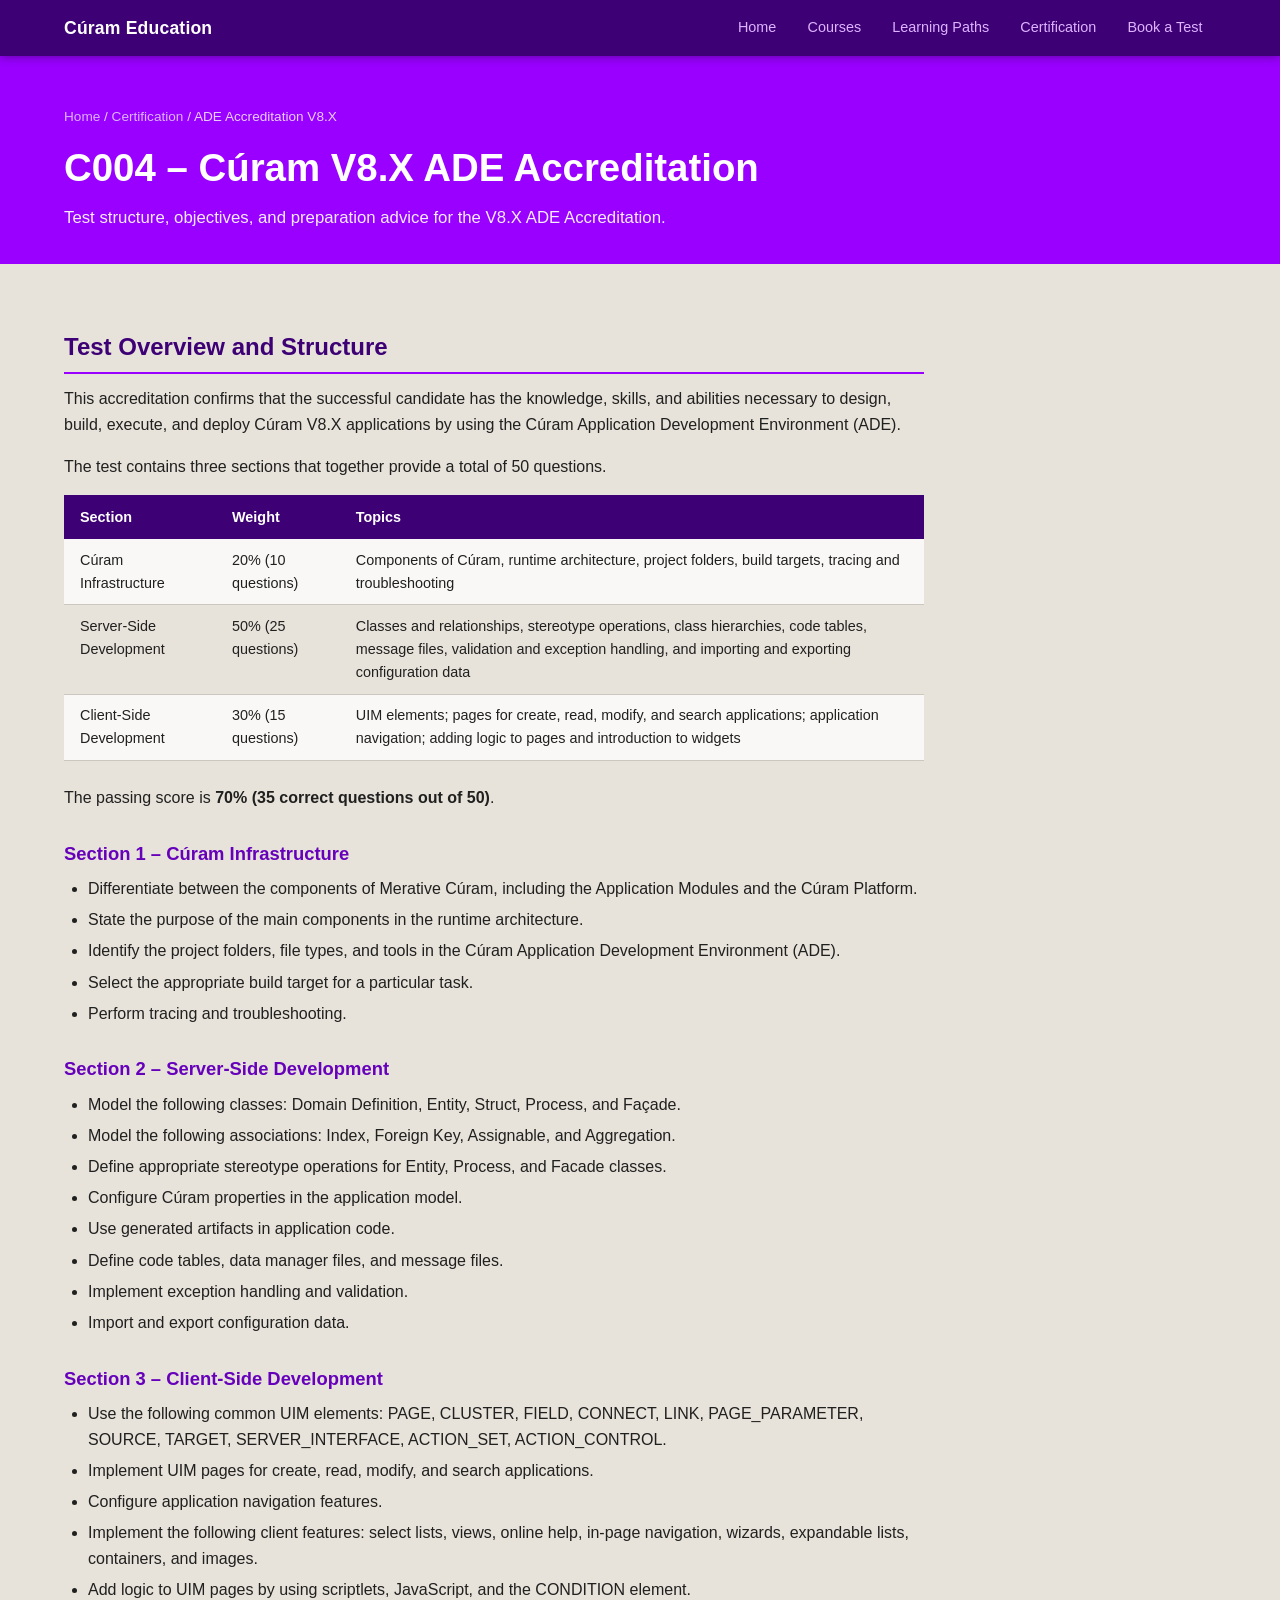
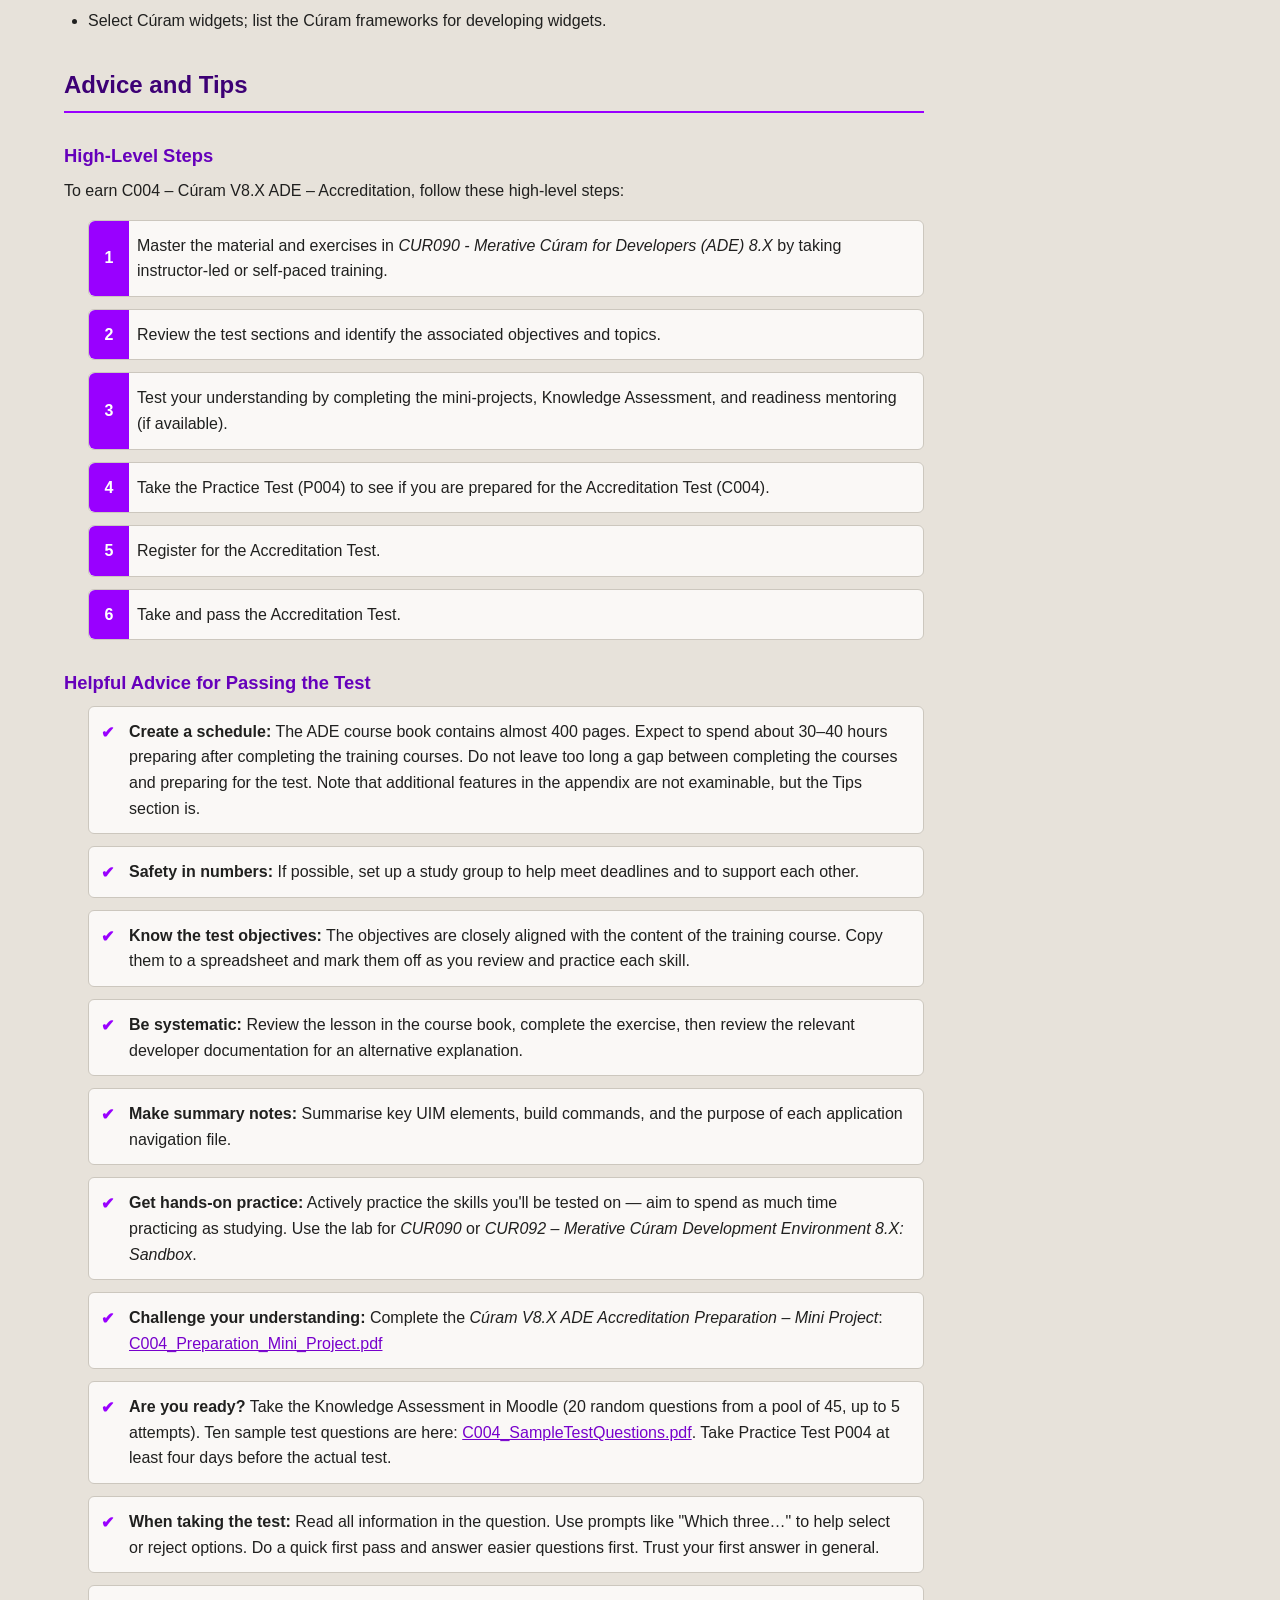
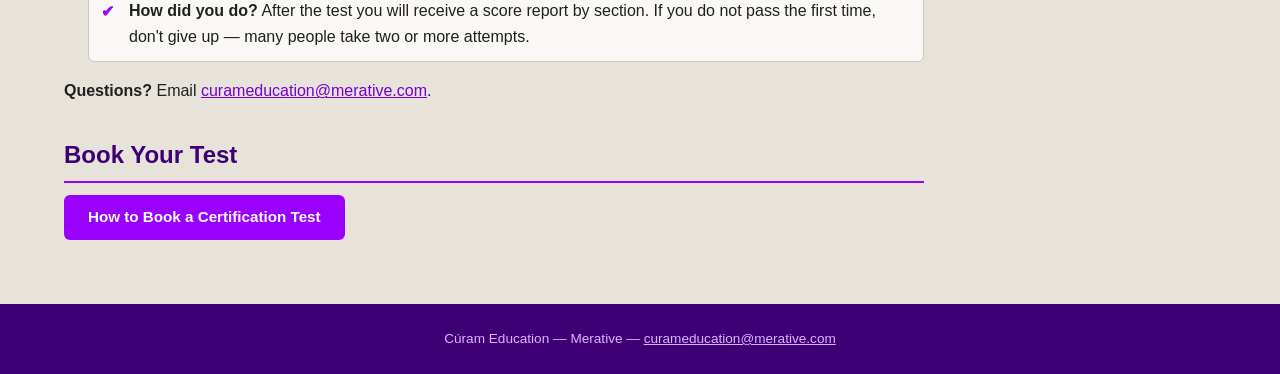
==== pages/ade-certification-v8.html @ 0a6b688c "initialise" ====
<!DOCTYPE html>
<html lang="en">
<head>
  <meta charset="UTF-8">
  <meta name="viewport" content="width=device-width, initial-scale=1.0">
  <title>Cúram V8.X ADE Accreditation – Cúram Education</title>
  <meta name="description" content="Details of the C004 Cúram V8.X ADE Accreditation test, including structure, objectives, and preparation advice.">
  <link rel="icon" type="image/png" href="../assets/curam-icon.png">
  <link rel="stylesheet" href="../css/styles.css">
</head>
<body>

  <header class="site-header">
    <div class="container">
      <a href="../index.html" class="site-logo">Cúram Education</a>
      <button class="nav-toggle" aria-controls="main-nav" aria-expanded="false">&#9776;</button>
      <nav class="site-nav" id="main-nav" aria-label="Main navigation">
        <ul>
          <li><a href="../index.html">Home</a></li>
          <li><a href="./training-courses.html">Courses</a></li>
          <li><a href="./learning-paths.html">Learning Paths</a></li>
          <li><a href="./certification.html">Certification</a></li>
          <li><a href="./booking-tests.html">Book a Test</a></li>
        </ul>
      </nav>
    </div>
  </header>

  <section class="page-hero">
    <div class="container">
      <nav class="breadcrumb" aria-label="Breadcrumb">
        <span><a href="../index.html">Home</a></span>
        <span><a href="./certification.html">Certification</a></span>
        <span>ADE Accreditation V8.X</span>
      </nav>
      <h1>C004 – Cúram V8.X ADE Accreditation</h1>
      <p>Test structure, objectives, and preparation advice for the V8.X ADE Accreditation.</p>
    </div>
  </section>

  <main>
    <div class="container">
      <article class="prose">

        <h2>Test Overview and Structure</h2>

        <p>This accreditation confirms that the successful candidate has the knowledge, skills, and abilities
          necessary to design, build, execute, and deploy Cúram V8.X applications by using the Cúram Application
          Development Environment (ADE).</p>

        <p>The test contains three sections that together provide a total of 50 questions.</p>

        <div class="table-wrap">
          <table>
            <thead>
              <tr><th>Section</th><th>Weight</th><th>Topics</th></tr>
            </thead>
            <tbody>
              <tr>
                <td>Cúram Infrastructure</td>
                <td>20% (10 questions)</td>
                <td>Components of Cúram, runtime architecture, project folders, build targets, tracing and troubleshooting</td>
              </tr>
              <tr>
                <td>Server-Side Development</td>
                <td>50% (25 questions)</td>
                <td>Classes and relationships, stereotype operations, class hierarchies, code tables, message files, validation and exception handling, and importing and exporting configuration data</td>
              </tr>
              <tr>
                <td>Client-Side Development</td>
                <td>30% (15 questions)</td>
                <td>UIM elements; pages for create, read, modify, and search applications; application navigation; adding logic to pages and introduction to widgets</td>
              </tr>
            </tbody>
          </table>
        </div>

        <p>The passing score is <strong>70% (35 correct questions out of 50)</strong>.</p>

        <h3>Section 1 – Cúram Infrastructure</h3>
        <ul>
          <li>Differentiate between the components of Merative Cúram, including the Application Modules and the Cúram Platform.</li>
          <li>State the purpose of the main components in the runtime architecture.</li>
          <li>Identify the project folders, file types, and tools in the Cúram Application Development Environment (ADE).</li>
          <li>Select the appropriate build target for a particular task.</li>
          <li>Perform tracing and troubleshooting.</li>
        </ul>

        <h3>Section 2 – Server-Side Development</h3>
        <ul>
          <li>Model the following classes: Domain Definition, Entity, Struct, Process, and Façade.</li>
          <li>Model the following associations: Index, Foreign Key, Assignable, and Aggregation.</li>
          <li>Define appropriate stereotype operations for Entity, Process, and Facade classes.</li>
          <li>Configure Cúram properties in the application model.</li>
          <li>Use generated artifacts in application code.</li>
          <li>Define code tables, data manager files, and message files.</li>
          <li>Implement exception handling and validation.</li>
          <li>Import and export configuration data.</li>
        </ul>

        <h3>Section 3 – Client-Side Development</h3>
        <ul>
          <li>Use the following common UIM elements: PAGE, CLUSTER, FIELD, CONNECT, LINK, PAGE_PARAMETER, SOURCE, TARGET, SERVER_INTERFACE, ACTION_SET, ACTION_CONTROL.</li>
          <li>Implement UIM pages for create, read, modify, and search applications.</li>
          <li>Configure application navigation features.</li>
          <li>Implement the following client features: select lists, views, online help, in-page navigation, wizards, expandable lists, containers, and images.</li>
          <li>Add logic to UIM pages by using scriptlets, JavaScript, and the CONDITION element.</li>
          <li>Select Cúram widgets; list the Cúram frameworks for developing widgets.</li>
        </ul>

        <h2>Advice and Tips</h2>

        <h3>High-Level Steps</h3>
        <p>To earn C004 – Cúram V8.X ADE – Accreditation, follow these high-level steps:</p>
        <ol class="steps">
          <li>Master the material and exercises in <em>CUR090 - Merative Cúram for Developers (ADE) 8.X</em> by taking instructor-led or self-paced training.</li>
          <li>Review the test sections and identify the associated objectives and topics.</li>
          <li>Test your understanding by completing the mini-projects, Knowledge Assessment, and readiness mentoring (if available).</li>
          <li>Take the Practice Test (P004) to see if you are prepared for the Accreditation Test (C004).</li>
          <li>Register for the Accreditation Test.</li>
          <li>Take and pass the Accreditation Test.</li>
        </ol>

        <h3>Helpful Advice for Passing the Test</h3>
        <ul class="tips-list">
          <li><strong>Create a schedule:</strong> The ADE course book contains almost 400 pages. Expect to spend about 30–40 hours preparing after completing the training courses. Do not leave too long a gap between completing the courses and preparing for the test. Note that additional features in the appendix are not examinable, but the Tips section is.</li>
          <li><strong>Safety in numbers:</strong> If possible, set up a study group to help meet deadlines and to support each other.</li>
          <li><strong>Know the test objectives:</strong> The objectives are closely aligned with the content of the training course. Copy them to a spreadsheet and mark them off as you review and practice each skill.</li>
          <li><strong>Be systematic:</strong> Review the lesson in the course book, complete the exercise, then review the relevant developer documentation for an alternative explanation.</li>
          <li><strong>Make summary notes:</strong> Summarise key UIM elements, build commands, and the purpose of each application navigation file.</li>
          <li><strong>Get hands-on practice:</strong> Actively practice the skills you'll be tested on — aim to spend as much time practicing as studying. Use the lab for <em>CUR090</em> or <em>CUR092 – Merative Cúram Development Environment 8.X: Sandbox</em>.</li>
          <li><strong>Challenge your understanding:</strong> Complete the <em>Cúram V8.X ADE Accreditation Preparation – Mini Project</em>:
            <a href="../pdf/education/C004_Preparation_Mini_Project.pdf">C004_Preparation_Mini_Project.pdf</a>
          </li>
          <li><strong>Are you ready?</strong> Take the Knowledge Assessment in Moodle (20 random questions from a pool of 45, up to 5 attempts). Ten sample test questions are here:
            <a href="../pdf/education/C004_SampleTestQuestions.pdf">C004_SampleTestQuestions.pdf</a>. Take Practice Test P004 at least four days before the actual test.
          </li>
          <li><strong>When taking the test:</strong> Read all information in the question. Use prompts like "Which three…" to help select or reject options. Do a quick first pass and answer easier questions first. Trust your first answer in general.</li>
          <li><strong>How did you do?</strong> After the test you will receive a score report by section. If you do not pass the first time, don't give up — many people take two or more attempts.</li>
        </ul>

        <p><strong>Questions?</strong> Email
          <a href="mailto:curameducation@merative.com">curameducation@merative.com</a>.
        </p>

        <h2>Book Your Test</h2>
        <p><a href="./booking-tests.html" class="btn">How to Book a Certification Test</a></p>

      </article>
    </div>
  </main>

  <footer class="site-footer">
    <div class="container">
      <p>Cúram Education &mdash; Merative &mdash;
        <a href="mailto:curameducation@merative.com">curameducation@merative.com</a>
      </p>
    </div>
  </footer>

  <script src="../js/main.js"></script>
</body>
</html>
---- css/styles.css ----
/* ============================================================
   Cúram Education – main stylesheet
   Plain CSS3, no build tools required
   Colours: Merative/Cúram brand palette
   ============================================================ */

/* --- Reset & base ------------------------------------------ */
*, *::before, *::after { box-sizing: border-box; margin: 0; padding: 0; }

:root {
  --color-primary:       #9900FF;   /* Merative purple */
  --color-primary-dark:  #6600BB;   /* hover / active */
  --color-primary-deeper:#3D0075;   /* nav bar bg */
  --color-accent:        #FA1E32;   /* red accent / callouts */
  --color-bg:            #E7E2DA;   /* warm cream page bg */
  --color-surface:       #FAF8F6;   /* off-white cards / panels */
  --color-border:        #CCC7BE;   /* borders / dividers */
  --color-text:          #20201F;   /* near-black body text */
  --color-text-muted:    #5C5C5A;   /* secondary / meta text */
  --color-link:          #7700CC;   /* purple link on light bg */
  --color-link-hover:    #6600BB;
  --color-notification-bg:   #F0E6FF;
  --color-notification-border: #9900FF;
  --max-width:           1200px;
  --radius:              6px;
  --font-stack:          -apple-system, BlinkMacSystemFont, "Segoe UI", Roboto,
                         Helvetica, Arial, sans-serif;
}

html { font-size: 16px; scroll-behavior: smooth; }

body {
  font-family: var(--font-stack);
  color: var(--color-text);
  background: var(--color-bg);
  line-height: 1.6;
}

a { color: var(--color-link); text-decoration: underline; }
a:hover, a:focus { color: var(--color-link-hover); }

img, video { max-width: 100%; height: auto; display: block; }

/* --- Layout helpers ---------------------------------------- */
.container {
  width: 100%;
  max-width: var(--max-width);
  margin: 0 auto;
  padding: 0 1.5rem;
}

/* --- Header / nav ------------------------------------------ */
.site-header {
  background: var(--color-primary-deeper);
  color: #fff;
  position: sticky;
  top: 0;
  z-index: 100;
  box-shadow: 0 2px 8px rgba(0,0,0,0.3);
}

.site-header .container {
  display: flex;
  align-items: center;
  justify-content: space-between;
  min-height: 3.5rem;
  gap: 1rem;
}

.site-logo {
  font-size: 1.1rem;
  font-weight: 700;
  color: #fff;
  text-decoration: none;
  white-space: nowrap;
  letter-spacing: 0.01em;
}
.site-logo:hover { color: #DDB3FF; }

.site-nav ul {
  list-style: none;
  display: flex;
  gap: 0.25rem;
  flex-wrap: wrap;
}

.site-nav a {
  display: block;
  padding: 0.5rem 0.85rem;
  color: #DDB3FF;
  text-decoration: none;
  border-radius: var(--radius);
  font-size: 0.9rem;
  transition: background 0.15s, color 0.15s;
}
.site-nav a:hover,
.site-nav a:focus,
.site-nav a.active {
  background: var(--color-primary);
  color: #fff;
}

/* Hamburger (hidden on desktop) */
.nav-toggle {
  display: none;
  background: none;
  border: 2px solid #DDB3FF;
  color: #fff;
  padding: 0.4rem 0.7rem;
  border-radius: var(--radius);
  cursor: pointer;
  font-size: 1.2rem;
  line-height: 1;
}

/* --- Breadcrumb -------------------------------------------- */
.breadcrumb {
  padding: 0.6rem 0;
  font-size: 0.85rem;
  color: rgba(255,255,255,0.8);
}
.breadcrumb a { color: #DDB3FF; text-decoration: none; }
.breadcrumb a:hover { text-decoration: underline; }
.breadcrumb span + span::before { content: " / "; }

/* --- Page hero --------------------------------------------- */
.page-hero {
  background: var(--color-primary);
  color: #fff;
  padding: 2.5rem 0 2rem;
}
.page-hero h1 {
  font-size: clamp(1.6rem, 4vw, 2.4rem);
  font-weight: 700;
  margin-bottom: 0.4rem;
}
.page-hero p {
  font-size: 1.05rem;
  opacity: 0.92;
  max-width: 700px;
}

/* --- Main content ------------------------------------------ */
main {
  padding: 2rem 0 3rem;
}

.content-grid {
  display: grid;
  grid-template-columns: 1fr;
  gap: 2rem;
}

@media (min-width: 900px) {
  .content-grid {
    grid-template-columns: 220px 1fr;
  }
}

/* Sidebar TOC */
.toc {
  background: var(--color-surface);
  border: 1px solid var(--color-border);
  border-radius: var(--radius);
  padding: 1.25rem;
  align-self: start;
  position: sticky;
  top: 4.5rem;
}
.toc h2 {
  font-size: 0.8rem;
  text-transform: uppercase;
  letter-spacing: 0.1em;
  color: var(--color-text-muted);
  margin-bottom: 0.75rem;
}
.toc ul { list-style: none; }
.toc li { margin-bottom: 0.3rem; }
.toc a {
  font-size: 0.875rem;
  color: var(--color-link);
  text-decoration: none;
}
.toc a:hover { text-decoration: underline; }

/* Prose */
.prose { max-width: 860px; }
.prose h2 {
  font-size: 1.5rem;
  font-weight: 700;
  margin: 2rem 0 0.75rem;
  padding-bottom: 0.4rem;
  border-bottom: 2px solid var(--color-primary);
  color: var(--color-primary-deeper);
}
.prose h3 {
  font-size: 1.15rem;
  font-weight: 700;
  margin: 1.75rem 0 0.5rem;
  color: var(--color-primary-dark);
}
.prose h4 {
  font-size: 1rem;
  font-weight: 700;
  margin: 1.25rem 0 0.4rem;
}
.prose p { margin-bottom: 1rem; }
.prose ul, .prose ol {
  margin: 0.5rem 0 1rem 1.5rem;
}
.prose li { margin-bottom: 0.35rem; }
.prose strong { font-weight: 700; }
.prose em { font-style: italic; }

/* --- Tables ------------------------------------------------ */
.table-wrap { overflow-x: auto; margin: 1rem 0 1.5rem; }
table {
  border-collapse: collapse;
  width: 100%;
  font-size: 0.9rem;
  background: var(--color-surface);
}
th {
  background: var(--color-primary-deeper);
  color: #fff;
  text-align: left;
  padding: 0.65rem 1rem;
  font-weight: 600;
}
td {
  padding: 0.6rem 1rem;
  border-bottom: 1px solid var(--color-border);
  vertical-align: top;
}
tr:nth-child(even) td { background: var(--color-bg); }

/* --- Notification badge ------------------------------------ */
.notification {
  display: inline-block;
  background: var(--color-notification-bg);
  border-left: 3px solid var(--color-notification-border);
  color: var(--color-primary-deeper);
  font-size: 0.8rem;
  font-weight: 600;
  padding: 0.25rem 0.65rem;
  border-radius: 0 var(--radius) var(--radius) 0;
  margin: 0 0.5rem;
  vertical-align: middle;
}

/* --- Cards ------------------------------------------------- */
.card-grid {
  display: grid;
  grid-template-columns: repeat(auto-fill, minmax(260px, 1fr));
  gap: 1.25rem;
  margin: 1.5rem 0;
}
.card {
  background: var(--color-surface);
  border: 1px solid var(--color-border);
  border-top: 4px solid var(--color-primary);
  border-radius: var(--radius);
  padding: 1.25rem;
  display: flex;
  flex-direction: column;
  gap: 0.5rem;
}
.card h3 {
  font-size: 1rem;
  color: var(--color-primary-deeper);
  margin: 0;
}
.card p { font-size: 0.9rem; color: var(--color-text-muted); margin: 0; }
.card a {
  margin-top: auto;
  font-size: 0.875rem;
  font-weight: 600;
  color: var(--color-primary);
}

/* --- PDF list ---------------------------------------------- */
.pdf-grid {
  display: grid;
  grid-template-columns: repeat(auto-fill, minmax(280px, 1fr));
  gap: 0.75rem;
  margin: 1rem 0 1.5rem;
}
.pdf-item {
  display: flex;
  align-items: center;
  gap: 0.6rem;
  background: var(--color-surface);
  border: 1px solid var(--color-border);
  border-radius: var(--radius);
  padding: 0.65rem 0.9rem;
  font-size: 0.875rem;
}
.pdf-item::before {
  content: "📄";
  flex-shrink: 0;
}
.pdf-item a { word-break: break-word; }

/* --- Course entry ------------------------------------------ */
.course {
  border: 1px solid var(--color-border);
  border-left: 4px solid var(--color-primary);
  border-radius: var(--radius);
  padding: 1.25rem 1.5rem;
  margin-bottom: 1.25rem;
  background: var(--color-surface);
}
.course:target {
  border-left-color: var(--color-accent);
  box-shadow: 0 0 0 3px rgba(153,0,255,0.15);
}
.course h3 {
  margin-top: 0;
  font-size: 1.05rem;
  color: var(--color-primary-deeper);
}
.course ul { margin-left: 1.25rem; }
.course .course-meta {
  display: flex;
  flex-wrap: wrap;
  gap: 1rem;
  margin-bottom: 0.5rem;
}
.course .course-meta span {
  font-size: 0.85rem;
  color: var(--color-text-muted);
}
.course .course-meta strong { color: var(--color-text); }

/* --- Certification list ------------------------------------ */
.cert-list { list-style: none; margin: 1rem 0; }
.cert-list li {
  border-left: 4px solid var(--color-primary);
  padding: 0.75rem 1rem;
  margin-bottom: 0.75rem;
  background: var(--color-surface);
  border-radius: 0 var(--radius) var(--radius) 0;
}
.cert-list li em {
  display: block;
  font-style: normal;
  font-size: 0.9rem;
  color: var(--color-text-muted);
  margin-bottom: 0.25rem;
}

/* --- Learning path ----------------------------------------- */
.path-section {
  background: var(--color-surface);
  border: 1px solid var(--color-border);
  border-top: 4px solid var(--color-primary);
  border-radius: var(--radius);
  padding: 1.25rem 1.5rem;
  margin-bottom: 1.5rem;
}
.path-section h3 { margin-top: 0; color: var(--color-primary-deeper); }
.path-section ol { margin-left: 1.5rem; }
.path-section li { margin-bottom: 0.4rem; }

/* --- Tip list ---------------------------------------------- */
.tips-list { list-style: none; margin: 1rem 0; }
.tips-list > li {
  position: relative;
  padding: 0.75rem 1rem 0.75rem 2.5rem;
  margin-bottom: 0.75rem;
  background: var(--color-surface);
  border-radius: var(--radius);
  border: 1px solid var(--color-border);
}
.tips-list > li::before {
  content: "✔";
  position: absolute;
  left: 0.75rem;
  top: 0.8rem;
  color: var(--color-primary);
  font-weight: 700;
}

/* --- Video embed ------------------------------------------- */
.video-wrap {
  margin: 1.5rem 0;
  background: #000;
  border-radius: var(--radius);
  overflow: hidden;
  max-width: 640px;
}
.video-wrap video { width: 100%; }

/* --- Step list --------------------------------------------- */
.steps { counter-reset: steps; list-style: none; margin: 1rem 0; }
.steps li {
  counter-increment: steps;
  position: relative;
  padding: 0.75rem 1rem 0.75rem 3rem;
  margin-bottom: 0.75rem;
  border: 1px solid var(--color-border);
  border-radius: var(--radius);
  background: var(--color-surface);
}
.steps li::before {
  content: counter(steps);
  position: absolute;
  left: 0;
  top: 0;
  bottom: 0;
  width: 2.5rem;
  display: flex;
  align-items: center;
  justify-content: center;
  background: var(--color-primary);
  color: #fff;
  font-weight: 700;
  border-radius: var(--radius) 0 0 var(--radius);
}

/* --- CTA button -------------------------------------------- */
.btn {
  display: inline-block;
  padding: 0.65rem 1.5rem;
  background: var(--color-primary);
  color: #fff;
  text-decoration: none;
  border-radius: var(--radius);
  font-weight: 600;
  font-size: 0.95rem;
  transition: background 0.15s;
}
.btn:hover, .btn:focus { background: var(--color-primary-dark); color: #fff; }

/* --- Footer ------------------------------------------------ */
.site-footer {
  background: var(--color-primary-deeper);
  color: #DDB3FF;
  border-top: none;
  padding: 1.5rem 0;
  text-align: center;
  font-size: 0.85rem;
}
.site-footer a { color: #DDB3FF; }
.site-footer a:hover { color: #fff; }

/* --- Responsive -------------------------------------------- */
@media (max-width: 700px) {
  .nav-toggle { display: block; }

  .site-nav {
    display: none;
    width: 100%;
    padding-bottom: 0.75rem;
  }
  .site-nav.open { display: block; }

  .site-header .container { flex-wrap: wrap; }

  .site-nav ul {
    flex-direction: column;
    gap: 0.15rem;
  }
  .site-nav a { padding: 0.6rem 0.75rem; }

  .toc { position: static; }

  th, td { padding: 0.5rem 0.6rem; }
}
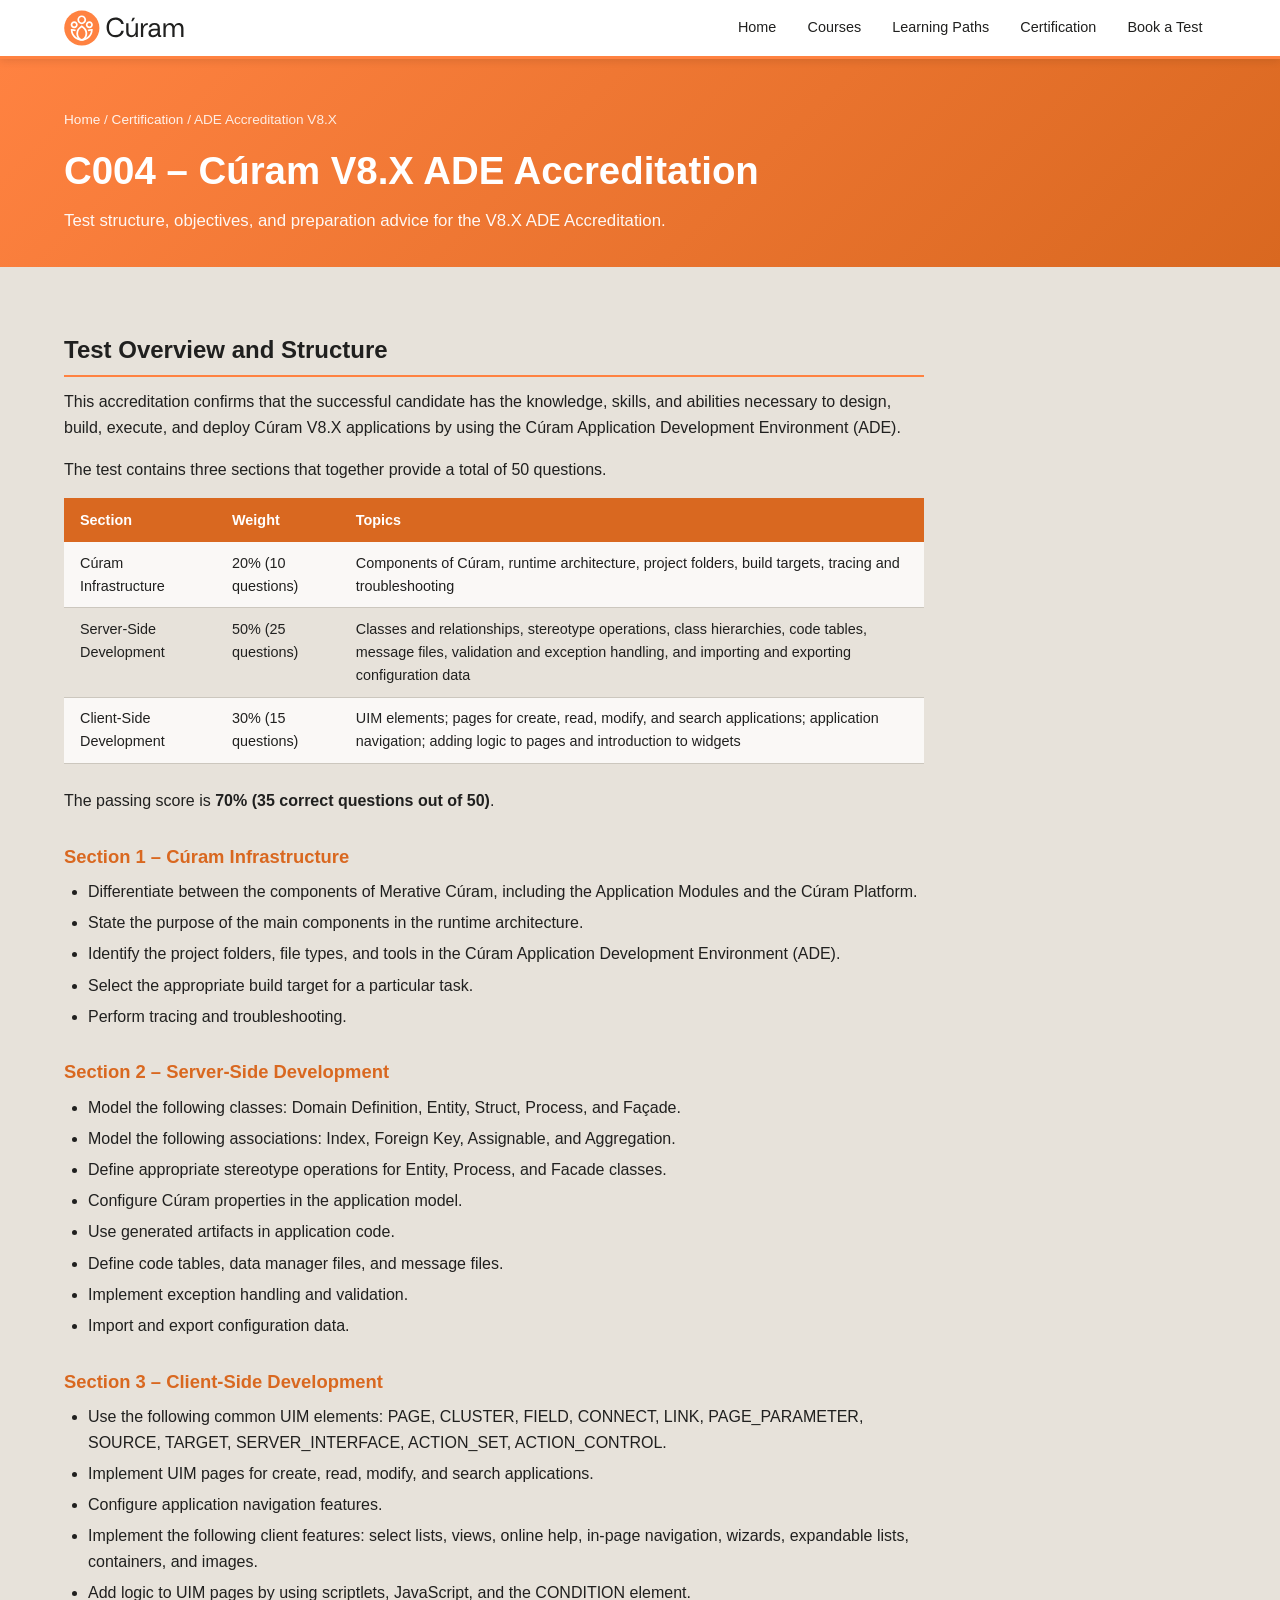
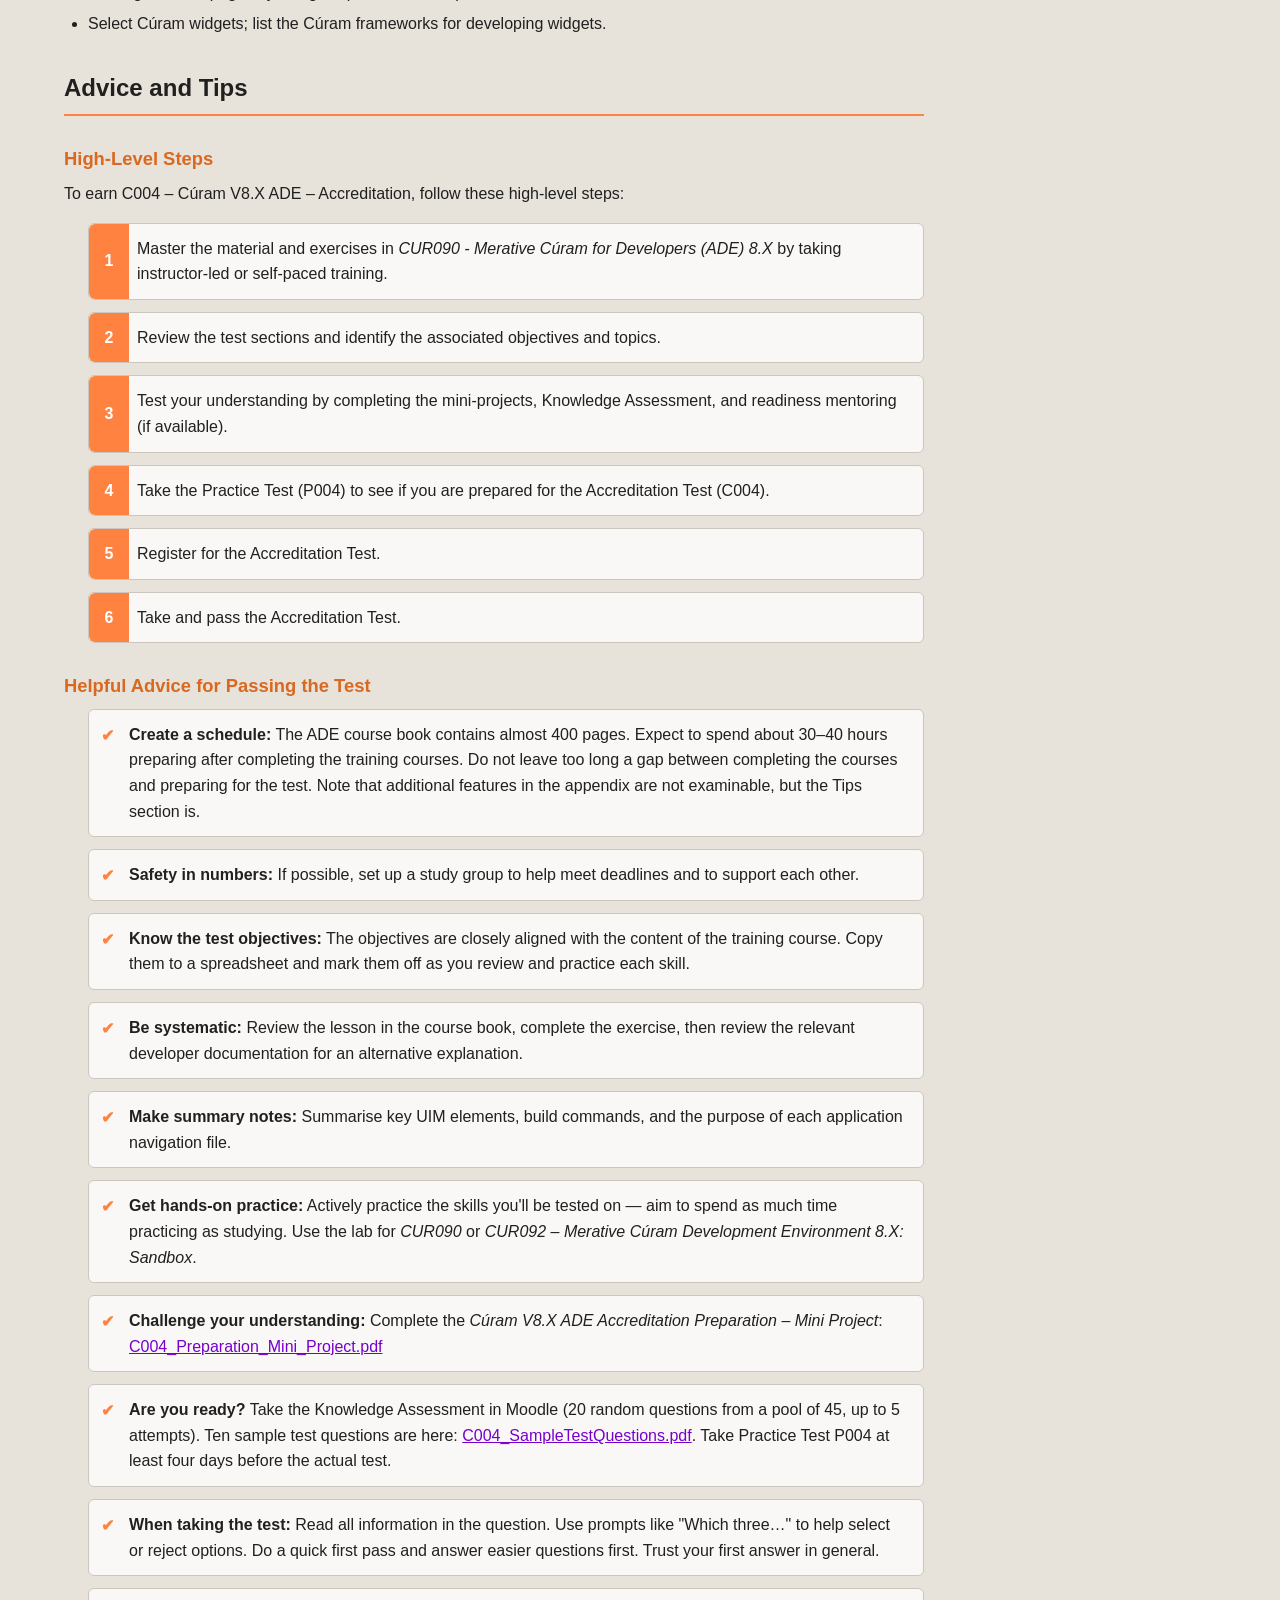
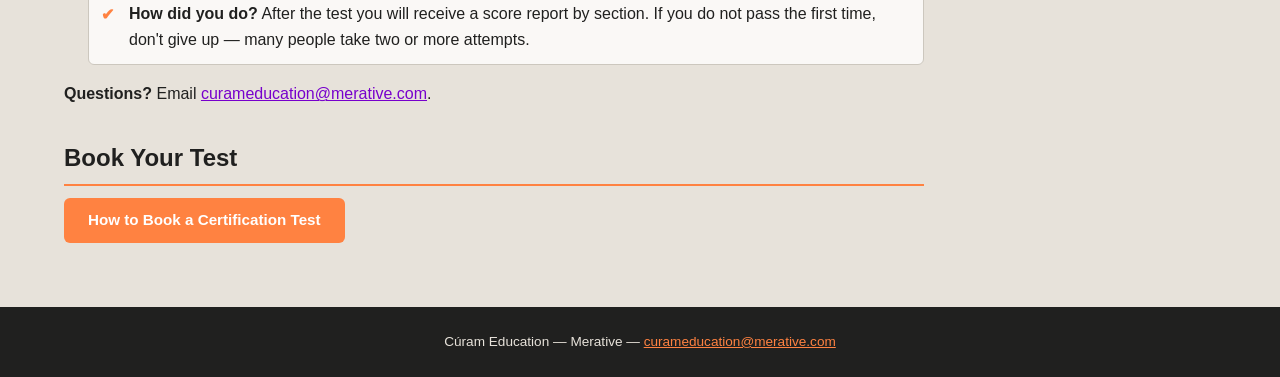
==== commit ad078601: "change the look and feel and make it more Curam" ====
--- a/pages/ade-certification-v8.html
+++ b/pages/ade-certification-v8.html
@@ -12,7 +12,7 @@
 
   <header class="site-header">
     <div class="container">
-      <a href="../index.html" class="site-logo">Cúram Education</a>
+      <a href="../index.html" class="site-logo"><img src="../assets/curam-logo.svg" alt="Cúram Education" class="logo-img"></a>
       <button class="nav-toggle" aria-controls="main-nav" aria-expanded="false">&#9776;</button>
       <nav class="site-nav" id="main-nav" aria-label="Main navigation">
         <ul>
--- a/css/styles.css
+++ b/css/styles.css
@@ -8,9 +8,12 @@
 *, *::before, *::after { box-sizing: border-box; margin: 0; padding: 0; }
 
 :root {
-  --color-primary:       #9900FF;   /* Merative purple */
-  --color-primary-dark:  #6600BB;   /* hover / active */
-  --color-primary-deeper:#3D0075;   /* nav bar bg */
+  --color-primary:       #9900FF;   /* Merative purple – links only */
+  --color-primary-dark:  #6600BB;   /* link hover */
+  --color-orange:        #FF8241;   /* Cúram brand orange – banners, buttons */
+  --color-orange-dark:   #D96820;   /* orange hover / active */
+  --color-nav-bg:        #FFFFFF;   /* nav bar – white so logo reads naturally */
+  --color-nav-border:    #E0DDD8;   /* subtle bottom border on nav */
   --color-accent:        #FA1E32;   /* red accent / callouts */
   --color-bg:            #E7E2DA;   /* warm cream page bg */
   --color-surface:       #FAF8F6;   /* off-white cards / panels */
@@ -19,8 +22,8 @@
   --color-text-muted:    #5C5C5A;   /* secondary / meta text */
   --color-link:          #7700CC;   /* purple link on light bg */
   --color-link-hover:    #6600BB;
-  --color-notification-bg:   #F0E6FF;
-  --color-notification-border: #9900FF;
+  --color-notification-bg:   #FFF0E8;
+  --color-notification-border: #FF8241;
   --max-width:           1200px;
   --radius:              6px;
   --font-stack:          -apple-system, BlinkMacSystemFont, "Segoe UI", Roboto,
@@ -51,12 +54,13 @@
 
 /* --- Header / nav ------------------------------------------ */
 .site-header {
-  background: var(--color-primary-deeper);
-  color: #fff;
+  background: var(--color-nav-bg);
+  color: var(--color-text);
+  border-bottom: 3px solid var(--color-orange);
   position: sticky;
   top: 0;
   z-index: 100;
-  box-shadow: 0 2px 8px rgba(0,0,0,0.3);
+  box-shadow: 0 2px 8px rgba(0,0,0,0.1);
 }
 
 .site-header .container {
@@ -68,14 +72,17 @@
 }
 
 .site-logo {
-  font-size: 1.1rem;
-  font-weight: 700;
-  color: #fff;
+  display: flex;
+  align-items: center;
   text-decoration: none;
-  white-space: nowrap;
-  letter-spacing: 0.01em;
-}
-.site-logo:hover { color: #DDB3FF; }
+  flex-shrink: 0;
+}
+.site-logo img.logo-img {
+  height: 36px;
+  width: auto;
+  display: block;
+}
+.site-logo:hover img.logo-img { opacity: 0.85; }
 
 .site-nav ul {
   list-style: none;
@@ -87,16 +94,17 @@
 .site-nav a {
   display: block;
   padding: 0.5rem 0.85rem;
-  color: #DDB3FF;
+  color: var(--color-text);
   text-decoration: none;
   border-radius: var(--radius);
   font-size: 0.9rem;
+  font-weight: 500;
   transition: background 0.15s, color 0.15s;
 }
 .site-nav a:hover,
 .site-nav a:focus,
 .site-nav a.active {
-  background: var(--color-primary);
+  background: var(--color-orange);
   color: #fff;
 }
 
@@ -104,8 +112,8 @@
 .nav-toggle {
   display: none;
   background: none;
-  border: 2px solid #DDB3FF;
-  color: #fff;
+  border: 2px solid var(--color-orange);
+  color: var(--color-orange);
   padding: 0.4rem 0.7rem;
   border-radius: var(--radius);
   cursor: pointer;
@@ -117,15 +125,15 @@
 .breadcrumb {
   padding: 0.6rem 0;
   font-size: 0.85rem;
-  color: rgba(255,255,255,0.8);
-}
-.breadcrumb a { color: #DDB3FF; text-decoration: none; }
+  color: rgba(255,255,255,0.85);
+}
+.breadcrumb a { color: rgba(255,255,255,0.9); text-decoration: none; }
 .breadcrumb a:hover { text-decoration: underline; }
 .breadcrumb span + span::before { content: " / "; }
 
 /* --- Page hero --------------------------------------------- */
 .page-hero {
-  background: var(--color-primary);
+  background: linear-gradient(135deg, var(--color-orange) 0%, var(--color-orange-dark) 100%);
   color: #fff;
   padding: 2.5rem 0 2rem;
 }
@@ -136,7 +144,7 @@
 }
 .page-hero p {
   font-size: 1.05rem;
-  opacity: 0.92;
+  opacity: 0.95;
   max-width: 700px;
 }
 
@@ -190,14 +198,14 @@
   font-weight: 700;
   margin: 2rem 0 0.75rem;
   padding-bottom: 0.4rem;
-  border-bottom: 2px solid var(--color-primary);
-  color: var(--color-primary-deeper);
+  border-bottom: 2px solid var(--color-orange);
+  color: var(--color-text);
 }
 .prose h3 {
   font-size: 1.15rem;
   font-weight: 700;
   margin: 1.75rem 0 0.5rem;
-  color: var(--color-primary-dark);
+  color: var(--color-orange-dark);
 }
 .prose h4 {
   font-size: 1rem;
@@ -221,7 +229,7 @@
   background: var(--color-surface);
 }
 th {
-  background: var(--color-primary-deeper);
+  background: var(--color-orange-dark);
   color: #fff;
   text-align: left;
   padding: 0.65rem 1rem;
@@ -239,7 +247,7 @@
   display: inline-block;
   background: var(--color-notification-bg);
   border-left: 3px solid var(--color-notification-border);
-  color: var(--color-primary-deeper);
+  color: var(--color-orange-dark);
   font-size: 0.8rem;
   font-weight: 600;
   padding: 0.25rem 0.65rem;
@@ -258,7 +266,7 @@
 .card {
   background: var(--color-surface);
   border: 1px solid var(--color-border);
-  border-top: 4px solid var(--color-primary);
+  border-top: 4px solid var(--color-orange);
   border-radius: var(--radius);
   padding: 1.25rem;
   display: flex;
@@ -267,7 +275,7 @@
 }
 .card h3 {
   font-size: 1rem;
-  color: var(--color-primary-deeper);
+  color: var(--color-text);
   margin: 0;
 }
 .card p { font-size: 0.9rem; color: var(--color-text-muted); margin: 0; }
@@ -275,7 +283,7 @@
   margin-top: auto;
   font-size: 0.875rem;
   font-weight: 600;
-  color: var(--color-primary);
+  color: var(--color-link);
 }
 
 /* --- PDF list ---------------------------------------------- */
@@ -304,7 +312,7 @@
 /* --- Course entry ------------------------------------------ */
 .course {
   border: 1px solid var(--color-border);
-  border-left: 4px solid var(--color-primary);
+  border-left: 4px solid var(--color-orange);
   border-radius: var(--radius);
   padding: 1.25rem 1.5rem;
   margin-bottom: 1.25rem;
@@ -312,12 +320,12 @@
 }
 .course:target {
   border-left-color: var(--color-accent);
-  box-shadow: 0 0 0 3px rgba(153,0,255,0.15);
+  box-shadow: 0 0 0 3px rgba(255,130,65,0.2);
 }
 .course h3 {
   margin-top: 0;
   font-size: 1.05rem;
-  color: var(--color-primary-deeper);
+  color: var(--color-text);
 }
 .course ul { margin-left: 1.25rem; }
 .course .course-meta {
@@ -335,7 +343,7 @@
 /* --- Certification list ------------------------------------ */
 .cert-list { list-style: none; margin: 1rem 0; }
 .cert-list li {
-  border-left: 4px solid var(--color-primary);
+  border-left: 4px solid var(--color-orange);
   padding: 0.75rem 1rem;
   margin-bottom: 0.75rem;
   background: var(--color-surface);
@@ -353,12 +361,12 @@
 .path-section {
   background: var(--color-surface);
   border: 1px solid var(--color-border);
-  border-top: 4px solid var(--color-primary);
+  border-top: 4px solid var(--color-orange);
   border-radius: var(--radius);
   padding: 1.25rem 1.5rem;
   margin-bottom: 1.5rem;
 }
-.path-section h3 { margin-top: 0; color: var(--color-primary-deeper); }
+.path-section h3 { margin-top: 0; color: var(--color-orange-dark); }
 .path-section ol { margin-left: 1.5rem; }
 .path-section li { margin-bottom: 0.4rem; }
 
@@ -377,7 +385,7 @@
   position: absolute;
   left: 0.75rem;
   top: 0.8rem;
-  color: var(--color-primary);
+  color: var(--color-orange);
   font-weight: 700;
 }
 
@@ -412,7 +420,7 @@
   display: flex;
   align-items: center;
   justify-content: center;
-  background: var(--color-primary);
+  background: var(--color-orange);
   color: #fff;
   font-weight: 700;
   border-radius: var(--radius) 0 0 var(--radius);
@@ -422,7 +430,7 @@
 .btn {
   display: inline-block;
   padding: 0.65rem 1.5rem;
-  background: var(--color-primary);
+  background: var(--color-orange);
   color: #fff;
   text-decoration: none;
   border-radius: var(--radius);
@@ -430,18 +438,18 @@
   font-size: 0.95rem;
   transition: background 0.15s;
 }
-.btn:hover, .btn:focus { background: var(--color-primary-dark); color: #fff; }
+.btn:hover, .btn:focus { background: var(--color-orange-dark); color: #fff; }
 
 /* --- Footer ------------------------------------------------ */
 .site-footer {
-  background: var(--color-primary-deeper);
-  color: #DDB3FF;
+  background: var(--color-text);
+  color: #E7E2DA;
   border-top: none;
   padding: 1.5rem 0;
   text-align: center;
   font-size: 0.85rem;
 }
-.site-footer a { color: #DDB3FF; }
+.site-footer a { color: var(--color-orange); }
 .site-footer a:hover { color: #fff; }
 
 /* --- Responsive -------------------------------------------- */
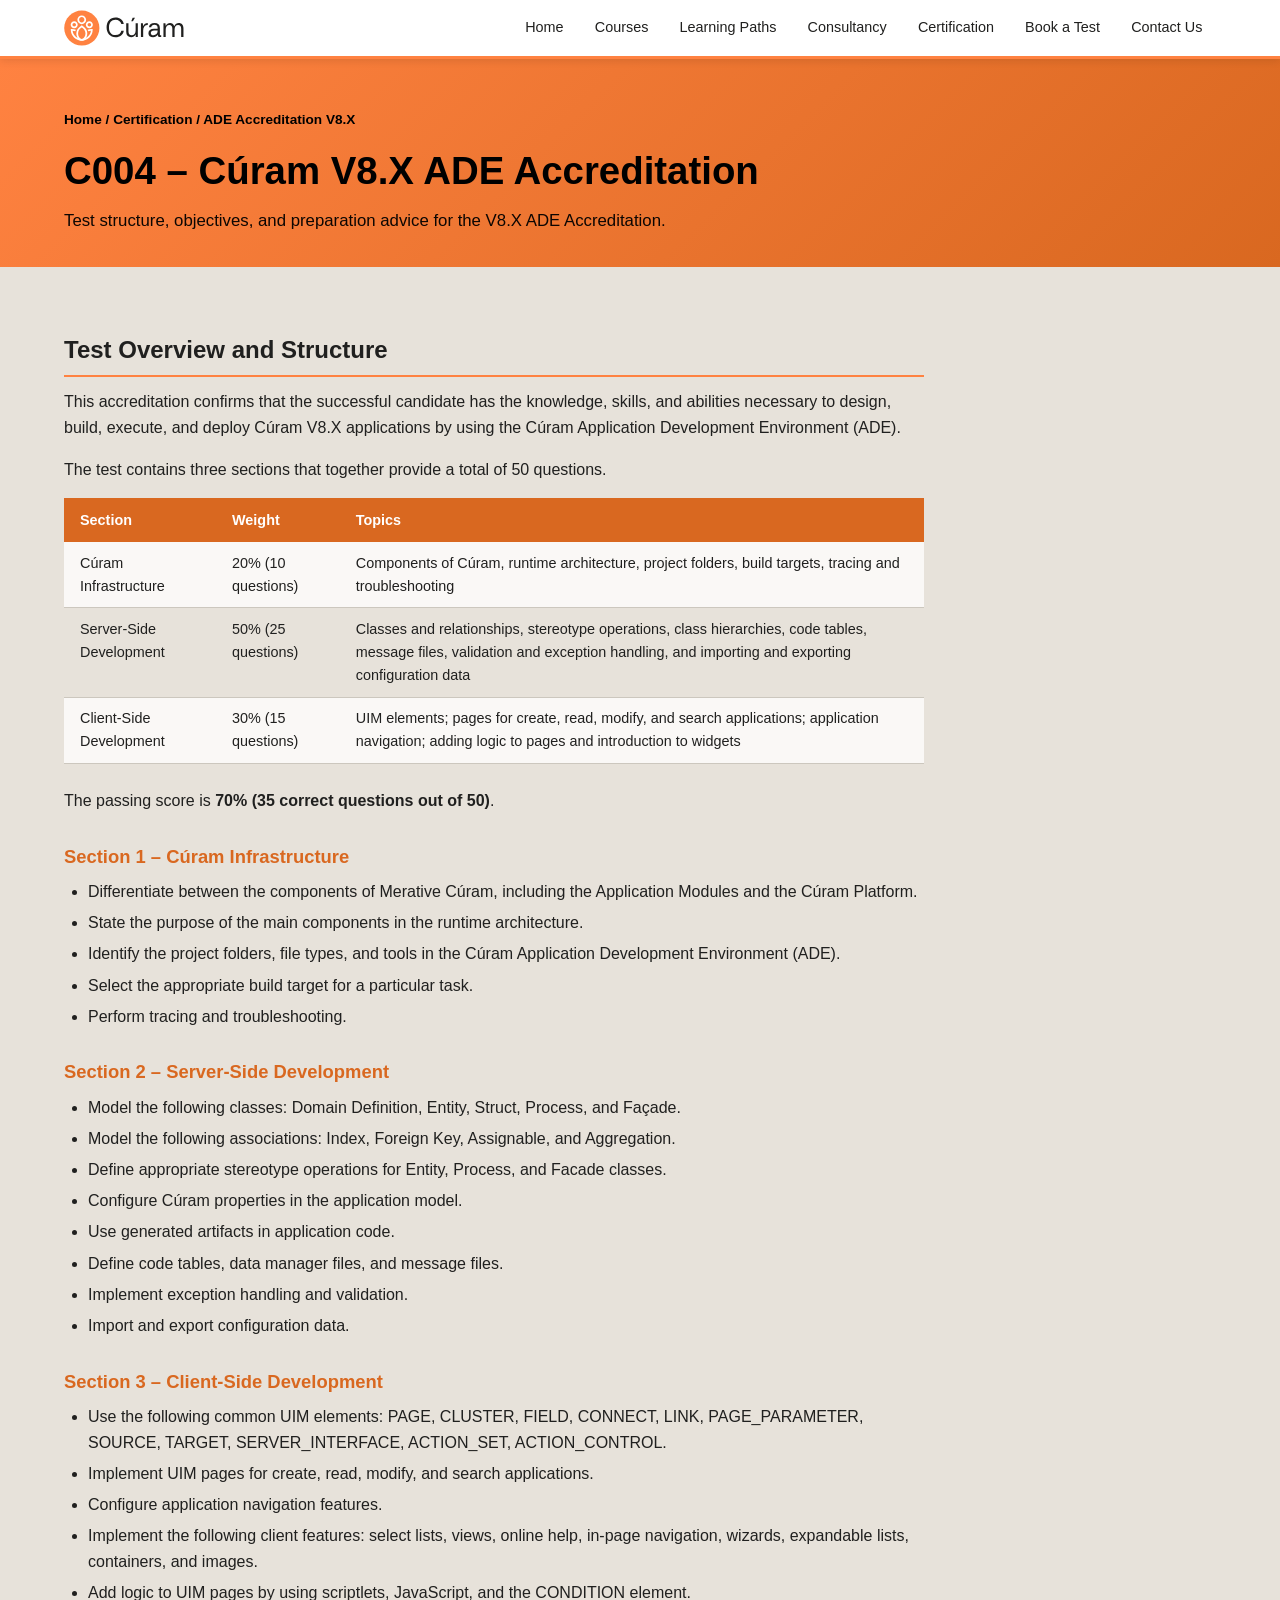
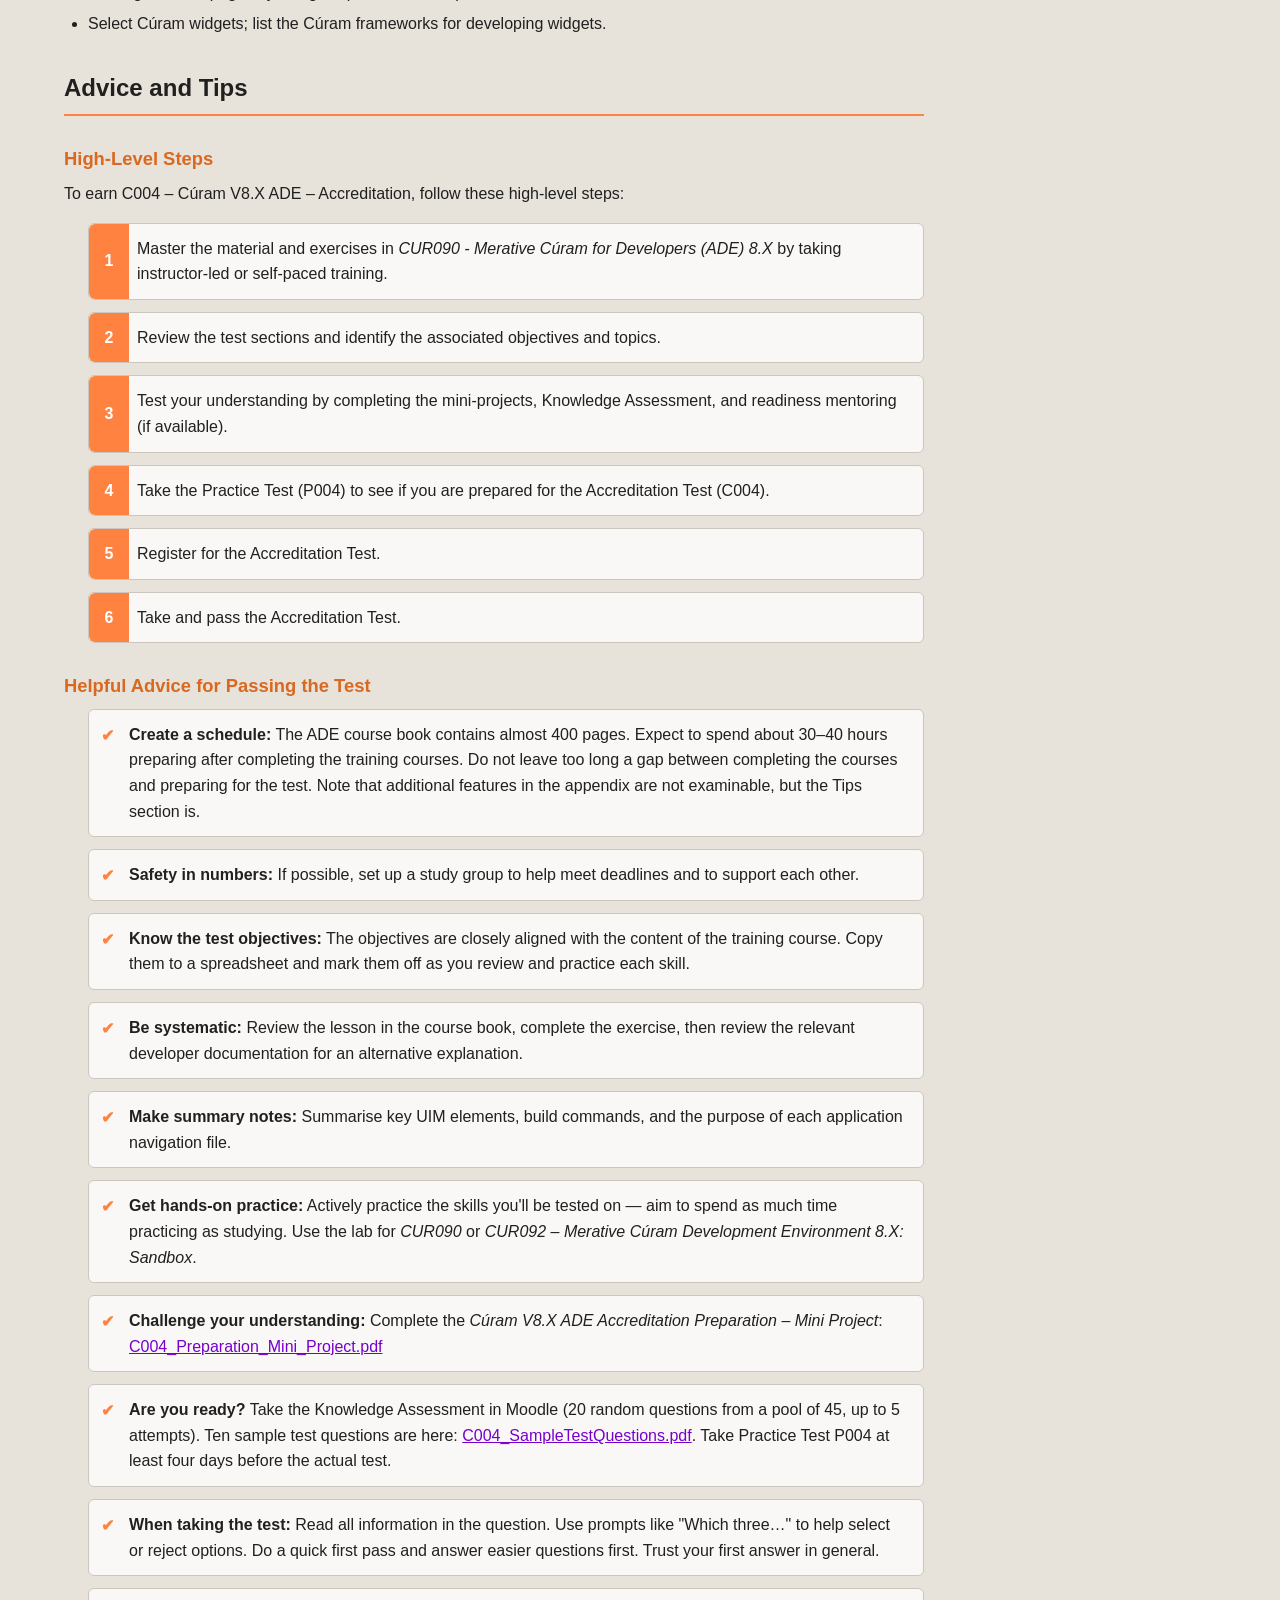
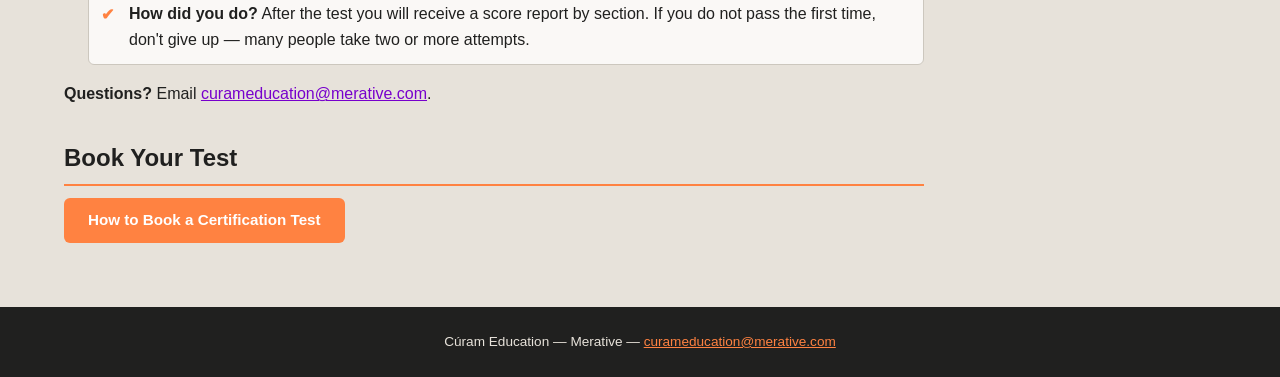
==== commit 7dd24b15: "Bulk changes" ====
--- a/pages/ade-certification-v8.html
+++ b/pages/ade-certification-v8.html
@@ -19,8 +19,10 @@
           <li><a href="../index.html">Home</a></li>
           <li><a href="./training-courses.html">Courses</a></li>
           <li><a href="./learning-paths.html">Learning Paths</a></li>
+          <li><a href="./consulting.html">Consultancy</a></li>
           <li><a href="./certification.html">Certification</a></li>
           <li><a href="./booking-tests.html">Book a Test</a></li>
+          <li><a href="./contactus.html">Contact Us</a></li>
         </ul>
       </nav>
     </div>
--- a/css/styles.css
+++ b/css/styles.css
@@ -125,16 +125,17 @@
 .breadcrumb {
   padding: 0.6rem 0;
   font-size: 0.85rem;
-  color: rgba(255,255,255,0.85);
-}
-.breadcrumb a { color: rgba(255,255,255,0.9); text-decoration: none; }
+  color: #000000;
+  font-weight: bold;
+}
+.breadcrumb a { color: #000000; text-decoration: none; }
 .breadcrumb a:hover { text-decoration: underline; }
 .breadcrumb span + span::before { content: " / "; }
 
 /* --- Page hero --------------------------------------------- */
 .page-hero {
   background: linear-gradient(135deg, var(--color-orange) 0%, var(--color-orange-dark) 100%);
-  color: #fff;
+  color: #000000;
   padding: 2.5rem 0 2rem;
 }
 .page-hero h1 {
@@ -161,7 +162,7 @@
 
 @media (min-width: 900px) {
   .content-grid {
-    grid-template-columns: 220px 1fr;
+    grid-template-columns: 300px 1fr;
   }
 }
 
@@ -174,6 +175,8 @@
   align-self: start;
   position: sticky;
   top: 4.5rem;
+  max-height: calc(100vh - 6rem);
+  overflow-y: auto;
 }
 .toc h2 {
   font-size: 0.8rem;
@@ -190,6 +193,31 @@
   text-decoration: none;
 }
 .toc a:hover { text-decoration: underline; }
+
+/* TOC section headings */
+.toc-section { margin-bottom: 0.6rem; margin-top: 0.2rem; }
+.toc-section > a {
+  display: block;
+  font-size: 0.78rem;
+  font-weight: 700;
+  text-transform: uppercase;
+  letter-spacing: 0.06em;
+  color: var(--color-orange-dark);
+  text-decoration: none;
+  padding: 0.2rem 0;
+  margin-bottom: 0.2rem;
+}
+.toc-section > a:hover { text-decoration: underline; }
+.toc-section > ul {
+  padding-left: 0.85rem;
+  border-left: 2px solid var(--color-border);
+  margin-bottom: 0.4rem;
+}
+.toc-section > ul li { margin-bottom: 0.25rem; }
+.toc-section > ul a {
+  font-size: 0.82rem;
+  color: var(--color-link);
+}
 
 /* Prose */
 .prose { max-width: 860px; }
@@ -456,14 +484,30 @@
 @media (max-width: 700px) {
   .nav-toggle { display: block; }
 
+  /* Keep logo + toggle always on the same row, nav drops below */
+  .site-header .container {
+    flex-wrap: wrap;
+    align-items: center;
+  }
+  .site-logo {
+    flex: 1 1 auto;
+    min-width: 0;
+  }
+  .site-logo img.logo-img {
+    max-width: 100%;
+    height: 28px;
+  }
+  .nav-toggle {
+    flex-shrink: 0;
+    order: 2;
+  }
   .site-nav {
+    order: 3;
+    flex-basis: 100%;
     display: none;
-    width: 100%;
     padding-bottom: 0.75rem;
   }
   .site-nav.open { display: block; }
-
-  .site-header .container { flex-wrap: wrap; }
 
   .site-nav ul {
     flex-direction: column;
@@ -471,8 +515,19 @@
   }
   .site-nav a { padding: 0.6rem 0.75rem; }
 
-  .toc { position: static; }
+  /* On mobile the TOC sits above content in normal flow — remove max-height/scroll */
+  .toc {
+    position: static;
+    max-height: none;
+    overflow-y: visible;
+  }
 
   th, td { padding: 0.5rem 0.6rem; }
-}
-
+
+  /* Card grid single column on small screens */
+  .card-grid { grid-template-columns: 1fr; }
+
+  /* PDF grid single column */
+  .pdf-grid { grid-template-columns: 1fr; }
+}
+
